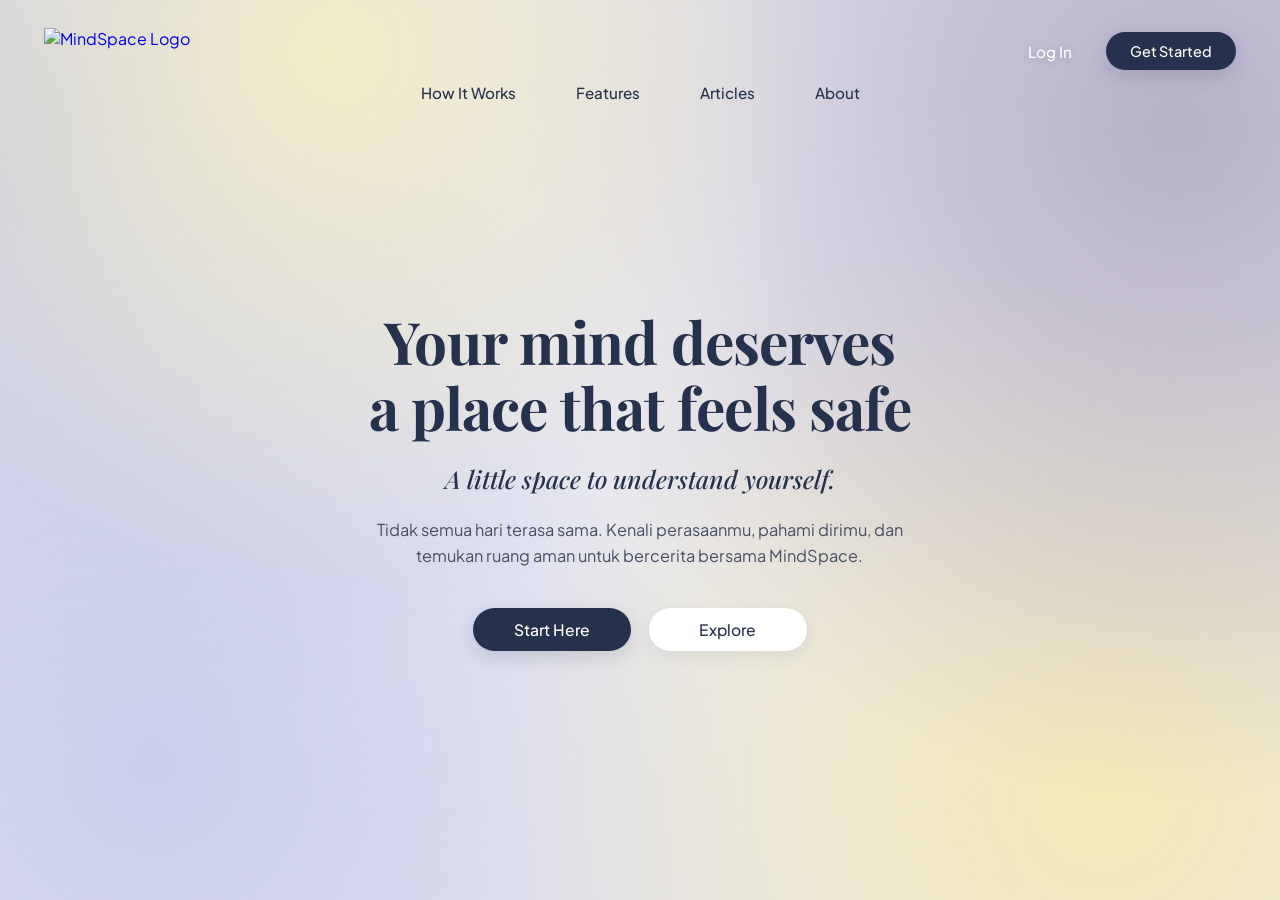
==== index.html @ 78a88e4f "landing page" ====
<!DOCTYPE html>
<html lang="id">
<head>
  <meta charset="UTF-8" />
  <meta name="viewport" content="width=device-width, initial-scale=1.0" />
  <title>MindSpace — A Little Space to Understand Yourself</title>

  <!-- Google Fonts: Playfair Display (Serif) & Plus Jakarta Sans (Sans-serif) -->
  <link rel="preconnect" href="https://fonts.googleapis.com" />
  <link rel="preconnect" href="https://fonts.gstatic.com" crossorigin />
  <link
    href="https://fonts.googleapis.com/css2?family=Playfair+Display:ital,wght@0,600;0,700;1,400;1,500&family=Plus+Jakarta+Sans:wght@400;500;600&display=swap"
    rel="stylesheet"
  />

  <link rel="stylesheet" href="style.css" />
</head>
<body>
  <div class="page-wrapper">
    <!-- Decorative Floating Stars (Pure CSS Animation) -->
    <div class="stars-layer" aria-hidden="true">
      <img
        src="picture/white-stars.png"
        alt=""
        class="star star-1"
      />
      <img
        src="picture/yellow-stars.png"
        alt=""
        class="star star-2"
      />
      <img
        src="picture/yellow-stars.png"
        alt=""
        class="star star-3"
      />
      <img
        src="picture/white-stars.png"
        alt=""
        class="star star-4"
      />
    </div>

    <!-- Header & Navigation -->
    <header class="site-header">
      <div class="header-top">
        <a href="#" class="brand-logo" aria-label="MindSpace Home">
          <img src="picture/logo.png" alt="MindSpace Logo" />
        </a>

        <div class="auth-actions">
          <a href="#login" id="btn-login" class="btn-login">Log In</a>
          <a href="#get-started" id="btn-get-started" class="btn btn-primary btn-sm">
            Get Started
          </a>
        </div>
      </div>

      <nav class="main-nav" aria-label="Navigasi Utama">
        <ul class="nav-list">
          <li><a href="#how-it-works" class="nav-link">How It Works</a></li>
          <li><a href="#features" class="nav-link">Features</a></li>
          <li><a href="#articles" class="nav-link">Articles</a></li>
          <li><a href="#about" class="nav-link">About</a></li>
        </ul>
      </nav>
    </header>

    <!-- Main Hero Section -->
    <main class="hero-section">
      <div class="hero-content">
        <h1 class="hero-title">
          Your mind deserves<br />
          a place that feels safe
        </h1>

        <p class="hero-subtitle">
          A little space to understand yourself.
        </p>

        <p class="hero-description">
          Tidak semua hari terasa sama. Kenali perasaanmu, pahami dirimu,
          dan temukan ruang aman untuk bercerita bersama MindSpace.
        </p>

        <div class="hero-cta">
          <a href="#start" id="btn-start-here" class="btn btn-primary btn-lg">
            Start Here
          </a>
          <a href="#explore" id="btn-explore" class="btn btn-secondary btn-lg">
            Explore
          </a>
        </div>
      </div>
    </main>
  </div>

</body>
</html>
---- style.css ----
/* =========================================
   1. CSS Variables & Reset
   ========================================= */
:root {
  --navy-primary: #26324d;
  --navy-hover: #354468;
  --navy-active: #1b2438;
  --text-body: #474f63;
  --white: #ffffff;

  --font-serif: 'Playfair Display', Georgia, serif;
  --font-sans: 'Plus Jakarta Sans', -apple-system, BlinkMacSystemFont, sans-serif;

  --transition-smooth: all 0.3s cubic-bezier(0.25, 0.8, 0.25, 1);
}

*,
*::before,
*::after {
  box-sizing: border-box;
  margin: 0;
  padding: 0;
}

html {
  scroll-behavior: smooth;
}

body {
  font-family: var(--font-sans);
  color: var(--navy-primary);
  min-height: 100vh;
  overflow-x: hidden;

  background-color: #e6e7f5;
  background-image:
    radial-gradient(circle at 26% 6%, rgba(248, 240, 198, 0.9) 0%, transparent 42%),
    radial-gradient(circle at 92% 14%, rgba(169, 161, 189, 0.78) 0%, transparent 48%),
    radial-gradient(circle at 6% 12%, rgba(193, 197, 224, 0.85) 0%, transparent 45%),
    radial-gradient(circle at 86% 88%, rgba(246, 234, 178, 0.92) 0%, transparent 48%),
    radial-gradient(circle at 12% 85%, rgba(198, 203, 232, 0.85) 0%, transparent 50%),
    radial-gradient(circle at 50% 48%, rgba(238, 239, 250, 0.95) 0%, transparent 65%);
}

.page-wrapper {
  position: relative;
  min-height: 100vh;
  display: flex;
  flex-direction: column;
  overflow: hidden;
}

/* =========================================
   2. Decorative Floating Stars (No JS)
   ========================================= */
.stars-layer {
  position: absolute;
  inset: 0;
  pointer-events: none;
  z-index: 1;
}

.star {
  position: absolute;
  user-select: none;
  will-change: transform;
  filter: drop-shadow(0 4px 12px rgba(255, 255, 255, 0.35));
}

/* Bintang Putih Kiri Atas */
.star-1 {
  top: 21%;
  left: 9.5%;
  width: 44px;
  animation: floatStarA 5.8s ease-in-out infinite;
  animation-delay: -1.2s;
}

/* Bintang Kuning Kiri Bawah */
.star-2 {
  top: 56%;
  left: 8%;
  width: 38px;
  animation: floatStarB 6.6s ease-in-out infinite;
  animation-delay: -3.1s;
}

/* Bintang Kuning Kanan Atas */
.star-3 {
  top: 24%;
  right: 5.5%;
  width: 44px;
  animation: floatStarB 6.2s ease-in-out infinite;
  animation-delay: -0.8s;
}

/* Bintang Putih Kanan Bawah */
.star-4 {
  bottom: 13%;
  right: 13.5%;
  width: 44px;
  animation: floatStarA 5.4s ease-in-out infinite;
  animation-delay: -2.4s;
}

@keyframes floatStarA {
  0%, 100% {
    transform: translateY(0px) rotate(-12deg) scale(1);
  }
  50% {
    transform: translateY(-16px) rotate(-4deg) scale(1.06);
  }
}

@keyframes floatStarB {
  0%, 100% {
    transform: translateY(0px) rotate(10deg) scale(1);
  }
  50% {
    transform: translateY(-14px) rotate(18deg) scale(1.05);
  }
}

/* =========================================
   3. Header & Interactive Navigation
   ========================================= */
.site-header {
  position: relative;
  z-index: 10;
  width: 100%;
  padding: 28px 44px 0;
}

.header-top {
  display: flex;
  align-items: center;
  justify-content: space-between;
}

.brand-logo {
  display: inline-flex;
  align-items: center;
  text-decoration: none;
  transition: var(--transition-smooth);
}

.brand-logo img {
  height: 46px;
  width: auto;
  object-fit: contain;
  display: block;
}

.brand-logo:hover {
  transform: scale(1.04);
  opacity: 0.9;
}

.auth-actions {
  display: flex;
  align-items: center;
  gap: 18px;
}

.btn-login {
  text-decoration: none;
  color: var(--white);
  font-size: 0.95rem;
  font-weight: 500;
  padding: 8px 16px;
  border-radius: 999px;
  text-shadow: 0 1px 6px rgba(38, 50, 77, 0.22);
  transition: var(--transition-smooth);
}

.btn-login:hover,
.btn-login:focus-visible {
  background-color: rgba(255, 255, 255, 0.24);
  color: var(--navy-primary);
  text-shadow: none;
}

/* Center Menu Row */
.main-nav {
  margin-top: 8px;
  display: flex;
  justify-content: center;
}

.nav-list {
  list-style: none;
  display: flex;
  align-items: center;
  gap: 56px;
}

.nav-link {
  position: relative;
  text-decoration: none;
  color: var(--navy-primary);
  font-size: 0.95rem;
  font-weight: 500;
  padding: 6px 2px;
  transition: var(--transition-smooth);
}

/* Garis bawah animasi melebar dari tengah saat hover */
.nav-link::after {
  content: '';
  position: absolute;
  left: 50%;
  bottom: 0;
  width: 0;
  height: 2px;
  background-color: var(--navy-primary);
  border-radius: 2px;
  transform: translateX(-50%);
  transition: width 0.28s ease;
}

.nav-link:hover,
.nav-link:focus-visible {
  color: var(--navy-hover);
  transform: translateY(-1px);
}

.nav-link:hover::after,
.nav-link:focus-visible::after {
  width: 100%;
}

/* =========================================
   4. Hero Section
   ========================================= */
.hero-section {
  position: relative;
  z-index: 5;
  flex: 1;
  display: flex;
  align-items: center;
  justify-content: center;
  text-align: center;
  padding: 36px 24px 80px;
}

.hero-content {
  max-width: 680px;
  margin: 0 auto;
  animation: fadeInUp 0.85s ease-out both;
}

.hero-title {
  font-family: var(--font-serif);
  font-weight: 700;
  font-size: clamp(2.4rem, 4.8vw, 3.65rem);
  line-height: 1.13;
  letter-spacing: -0.015em;
  color: var(--navy-primary);
  margin-bottom: 22px;
}

.hero-subtitle {
  font-family: var(--font-serif);
  font-style: italic;
  font-weight: 500;
  font-size: clamp(1.2rem, 2.2vw, 1.55rem);
  color: var(--navy-primary);
  margin-bottom: 22px;
}

.hero-description {
  font-family: var(--font-sans);
  font-size: clamp(0.92rem, 1.3vw, 1.02rem);
  line-height: 1.65;
  color: var(--text-body);
  max-width: 530px;
  margin: 0 auto 38px;
}

/* =========================================
   5. Interactive Pill Buttons
   ========================================= */
.hero-cta {
  display: flex;
  align-items: center;
  justify-content: center;
  gap: 18px;
  flex-wrap: wrap;
}

.btn {
  display: inline-flex;
  align-items: center;
  justify-content: center;
  text-decoration: none;
  border-radius: 9999px;
  font-family: var(--font-sans);
  font-weight: 500;
  cursor: pointer;
  transition: var(--transition-smooth);
  user-select: none;
}

.btn-sm {
  font-size: 0.9rem;
  padding: 10px 24px;
}

.btn-lg {
  font-size: 0.98rem;
  min-width: 158px;
  padding: 12px 32px;
}

/* Tombol Navy: Get Started & Start Here */
.btn-primary {
  background-color: var(--navy-primary);
  color: var(--white);
  box-shadow: 0 6px 18px rgba(38, 50, 77, 0.16);
}

.btn-primary:hover,
.btn-primary:focus-visible {
  background-color: var(--navy-hover);
  transform: translateY(-3px);
  box-shadow: 0 12px 24px rgba(38, 50, 77, 0.26);
}

.btn-primary:active {
  background-color: var(--navy-active);
  transform: translateY(-1px) scale(0.98);
}

/* Tombol Putih: Explore */
.btn-secondary {
  background-color: var(--white);
  color: var(--navy-primary);
  box-shadow: 0 6px 18px rgba(38, 50, 77, 0.08);
}

.btn-secondary:hover,
.btn-secondary:focus-visible {
  background-color: #fafbff;
  transform: translateY(-3px);
  box-shadow: 0 12px 24px rgba(38, 50, 77, 0.16);
}

.btn-secondary:active {
  transform: translateY(-1px) scale(0.98);
}

/* Animasi Masuk Halaman */
@keyframes fadeInUp {
  from {
    opacity: 0;
    transform: translateY(18px);
  }
  to {
    opacity: 1;
    transform: translateY(0);
  }
}

/* =========================================
   6. Responsive Breakpoints
   ========================================= */
@media (max-width: 768px) {
  .site-header {
    padding: 20px 24px 0;
  }

  .main-nav {
    margin-top: 20px;
  }

  .nav-list {
    gap: 24px;
    flex-wrap: wrap;
    justify-content: center;
  }

  .star-1 {
    top: 17%;
    left: 5%;
    width: 32px;
  }

  .star-2 {
    top: 68%;
    left: 4%;
    width: 28px;
  }

  .star-3 {
    top: 19%;
    right: 5%;
    width: 32px;
  }

  .star-4 {
    bottom: 8%;
    right: 7%;
    width: 32px;
  }
}

@media (max-width: 480px) {
  .brand-logo img {
    height: 38px;
  }

  .auth-actions {
    gap: 10px;
  }

  .btn-sm {
    padding: 8px 18px;
    font-size: 0.85rem;
  }

  .nav-list {
    gap: 16px;
  }

  .nav-link {
    font-size: 0.88rem;
  }

  .btn-lg {
    width: 100%;
    max-width: 240px;
  }
}
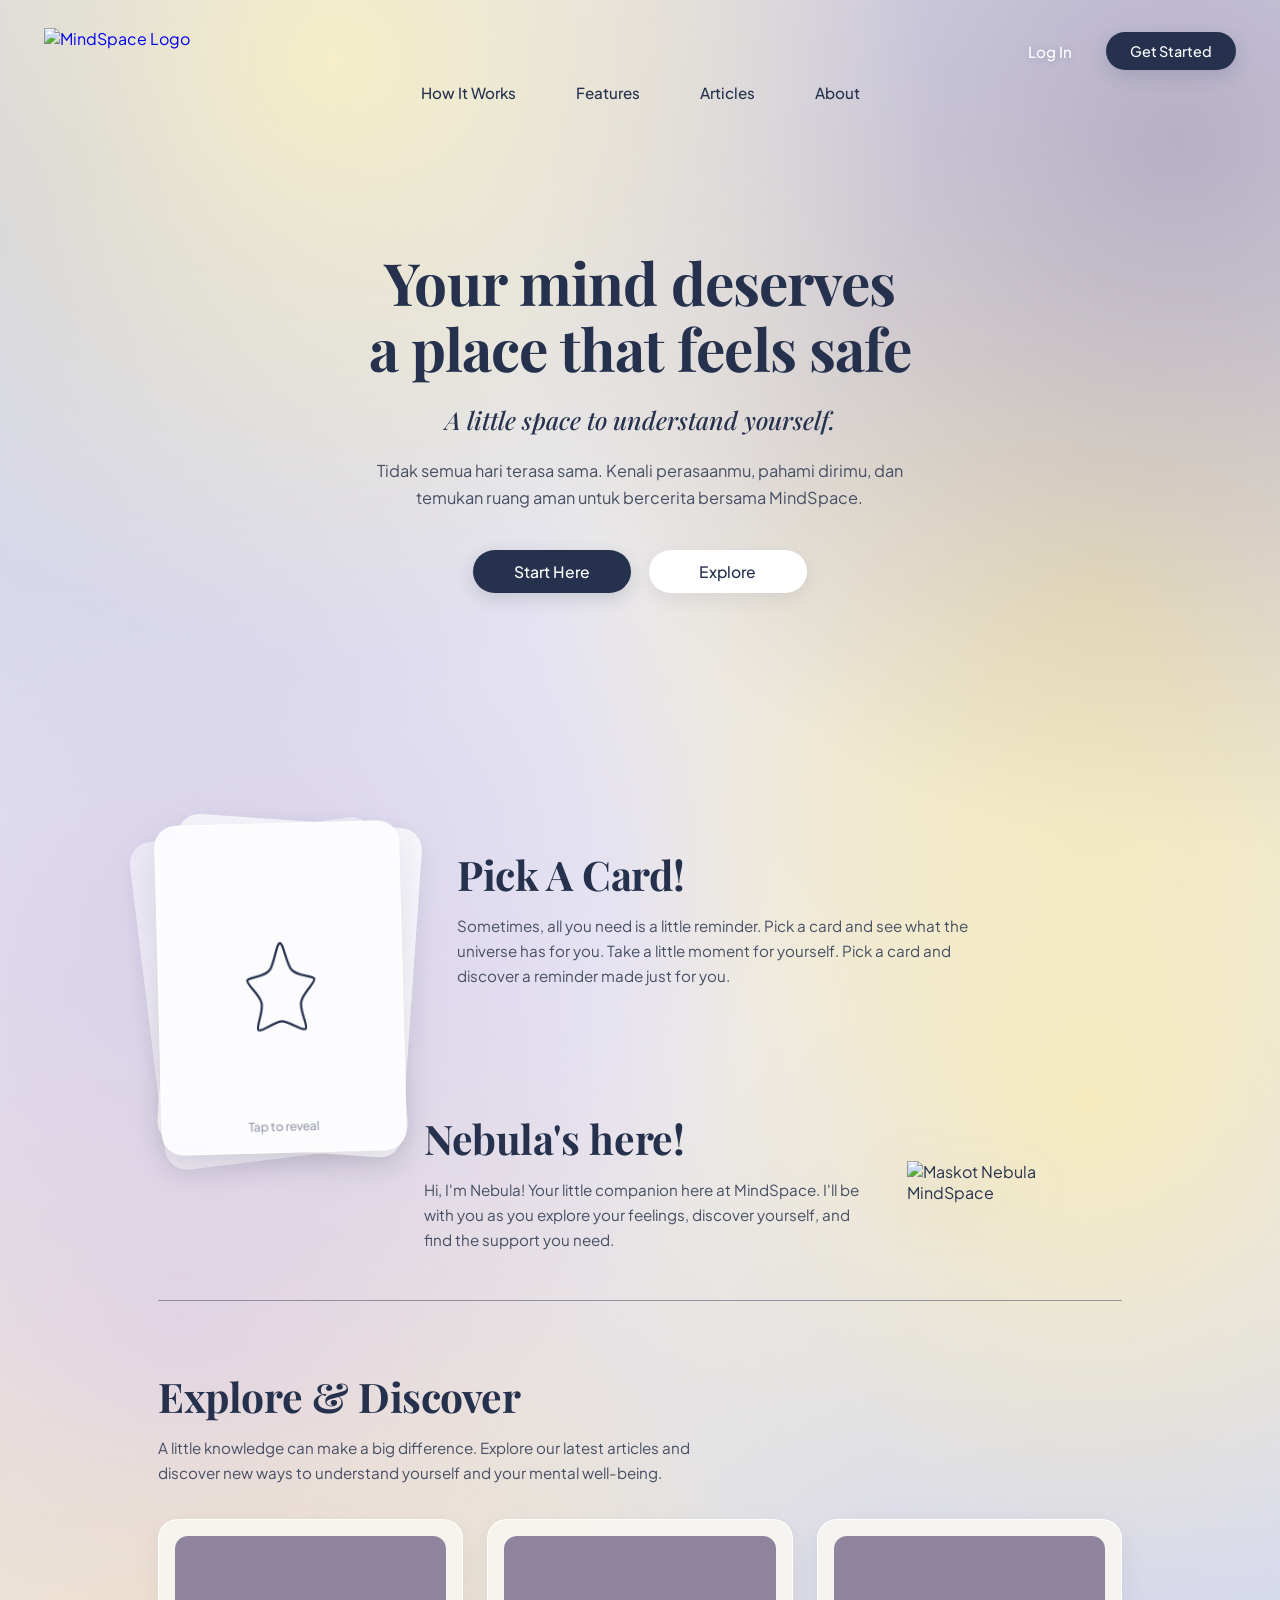
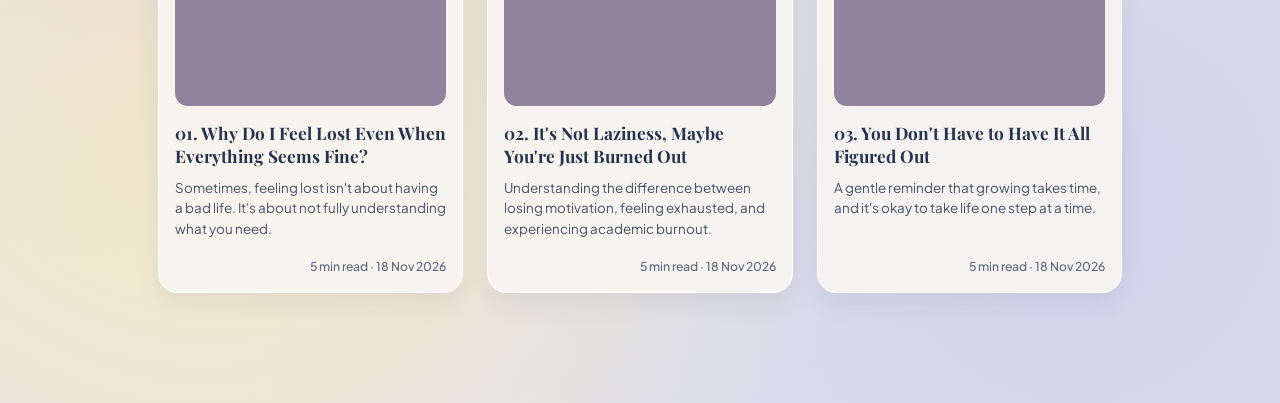
==== commit 4763cddd: "update land page + register" ====
--- a/index.html
+++ b/index.html
@@ -5,7 +5,7 @@
   <meta name="viewport" content="width=device-width, initial-scale=1.0" />
   <title>MindSpace — A Little Space to Understand Yourself</title>
 
-  <!-- Google Fonts: Playfair Display (Serif) & Plus Jakarta Sans (Sans-serif) -->
+  <!-- Google Fonts: Playfair Display & Plus Jakarta Sans -->
   <link rel="preconnect" href="https://fonts.googleapis.com" />
   <link rel="preconnect" href="https://fonts.gstatic.com" crossorigin />
   <link
@@ -17,40 +17,35 @@
 </head>
 <body>
   <div class="page-wrapper">
-    <!-- Decorative Floating Stars (Pure CSS Animation) -->
+    <!-- Decorative Floating Stars Layer (Pure CSS) -->
     <div class="stars-layer" aria-hidden="true">
-      <img
-        src="picture/white-stars.png"
-        alt=""
-        class="star star-1"
-      />
-      <img
-        src="picture/yellow-stars.png"
-        alt=""
-        class="star star-2"
-      />
-      <img
-        src="picture/yellow-stars.png"
-        alt=""
-        class="star star-3"
-      />
-      <img
-        src="picture/white-stars.png"
-        alt=""
-        class="star star-4"
-      />
+      <!-- Hero Stars -->
+      <img src="picture/white-stars.png" alt="" class="star star-1" />
+      <img src="picture/yellow-stars.png" alt="" class="star star-2" />
+      <img src="picture/yellow-stars.png" alt="" class="star star-3" />
+      <img src="picture/white-stars.png" alt="" class="star star-4" />
+
+      <!-- Pick A Card & Nebula Stars -->
+      <img src="picture/yellow-stars.png" alt="" class="star star-5" />
+      <img src="picture/white-stars.png" alt="" class="star star-6" />
+      <img src="picture/white-stars.png" alt="" class="star star-7" />
+
+      <!-- Explore & Discover Star -->
+      <img src="picture/white-stars.png" alt="" class="star star-8" />
     </div>
 
-    <!-- Header & Navigation -->
+    <!-- =========================================
+         HEADER & NAVIGATION
+         ========================================= -->
     <header class="site-header">
       <div class="header-top">
-        <a href="#" class="brand-logo" aria-label="MindSpace Home">
+        <a href="index.html" class="brand-logo" aria-label="MindSpace Home">
           <img src="picture/logo.png" alt="MindSpace Logo" />
         </a>
 
         <div class="auth-actions">
-          <a href="#login" id="btn-login" class="btn-login">Log In</a>
-          <a href="#get-started" id="btn-get-started" class="btn btn-primary btn-sm">
+          <a href="login.html" id="btn-login" class="btn-login">Log In</a>
+          <a href="register.html" id="btn-get-started" class="btn btn-primary btn-sm">
             Get Started
           </a>
         </div>
@@ -58,42 +53,207 @@
 
       <nav class="main-nav" aria-label="Navigasi Utama">
         <ul class="nav-list">
-          <li><a href="#how-it-works" class="nav-link">How It Works</a></li>
-          <li><a href="#features" class="nav-link">Features</a></li>
-          <li><a href="#articles" class="nav-link">Articles</a></li>
+          <li><a href="#pick-a-card" class="nav-link">How It Works</a></li>
+          <li><a href="#nebula-companion" class="nav-link">Features</a></li>
+          <li><a href="#explore-discover" class="nav-link">Articles</a></li>
           <li><a href="#about" class="nav-link">About</a></li>
         </ul>
       </nav>
     </header>
 
-    <!-- Main Hero Section -->
-    <main class="hero-section">
-      <div class="hero-content">
-        <h1 class="hero-title">
-          Your mind deserves<br />
-          a place that feels safe
-        </h1>
-
-        <p class="hero-subtitle">
-          A little space to understand yourself.
-        </p>
-
-        <p class="hero-description">
-          Tidak semua hari terasa sama. Kenali perasaanmu, pahami dirimu,
-          dan temukan ruang aman untuk bercerita bersama MindSpace.
-        </p>
-
-        <div class="hero-cta">
-          <a href="#start" id="btn-start-here" class="btn btn-primary btn-lg">
-            Start Here
-          </a>
-          <a href="#explore" id="btn-explore" class="btn btn-secondary btn-lg">
-            Explore
-          </a>
-        </div>
-      </div>
+    <main>
+      <!-- =========================================
+           SECTION 1: HERO SECTION
+           ========================================= -->
+      <section class="hero-section">
+        <div class="hero-content">
+          <h1 class="hero-title">
+            Your mind deserves<br />
+            a place that feels safe
+          </h1>
+
+          <p class="hero-subtitle">
+            A little space to understand yourself.
+          </p>
+
+          <p class="hero-description">
+            Tidak semua hari terasa sama. Kenali perasaanmu, pahami dirimu,
+            dan temukan ruang aman untuk bercerita bersama MindSpace.
+          </p>
+
+          <div class="hero-cta">
+            <a href="register.html" id="btn-start-here" class="btn btn-primary btn-lg">
+              Start Here
+            </a>
+            <a href="#explore-discover" id="btn-explore" class="btn btn-secondary btn-lg">
+              Explore
+            </a>
+          </div>
+        </div>
+      </section>
+
+      <!-- =========================================
+           SECTION 2: PICK A CARD & NEBULA'S HERE
+           ========================================= -->
+      <section id="pick-a-card" class="companion-section">
+        <div class="container">
+          <!-- Row 1: Card Deck + Pick A Card Text -->
+          <div class="pick-card-row">
+            <!-- Interactive Pure CSS Card Stack (Klik atau Hover) -->
+            <div class="card-deck-wrapper">
+              <input
+                type="checkbox"
+                id="toggle-card-flip"
+                class="card-toggle-input"
+                aria-label="Balik kartu pengingat hari ini"
+              />
+              <label for="toggle-card-flip" class="card-deck" title="Klik untuk membuka kartu pesanmu">
+                <span class="deck-card deck-back-2" aria-hidden="true"></span>
+                <span class="deck-card deck-back-1" aria-hidden="true"></span>
+
+                <span class="deck-card deck-front">
+                  <!-- Sisi Depan: Simbol Bintang Mengambang -->
+                  <span class="card-face card-front-face">
+                    <svg
+                      class="floating-star-symbol"
+                      viewBox="0 0 120 120"
+                      fill="none"
+                      xmlns="http://www.w3.org/2000/svg"
+                      aria-hidden="true"
+                    >
+                      <path
+                        d="M60 12C63.2 12 65.8 29.5 70.5 38.8C75.2 48.1 93.5 47.2 95.8 50.8C98.1 54.4 83.2 65.6 81.2 75.5C79.2 85.4 88.5 101.8 85.2 104.5C81.9 107.2 67.8 95.8 60 95.8C52.2 95.8 38.1 107.2 34.8 104.5C31.5 101.8 40.8 85.4 38.8 75.5C36.8 65.6 21.9 54.4 24.2 50.8C26.5 47.2 44.8 48.1 49.5 38.8C54.2 29.5 56.8 12 60 12Z"
+                        stroke="#26324d"
+                        stroke-width="2.4"
+                        stroke-linejoin="round"
+                      />
+                    </svg>
+                    <span class="card-tap-hint">Tap to reveal</span>
+                  </span>
+
+                  <!-- Sisi Belakang: Pesan Pengingat Harian (Pure CSS Flip) -->
+                  <span class="card-face card-back-face">
+                    <span class="card-quote-tag">Daily Reminder</span>
+                    <p class="card-quote-text">
+                      “Pelan-pelan saja. Kamu tidak harus menyelesaikan semuanya hari ini untuk tetap berarti.”
+                    </p>
+                    <span class="card-tap-hint">Tap to close</span>
+                  </span>
+                </span>
+              </label>
+            </div>
+
+            <!-- Pick A Card Description -->
+            <div class="pick-card-info">
+              <h2 class="section-heading">Pick A Card!</h2>
+              <p class="section-text">
+                Sometimes, all you need is a little reminder. Pick a card and see what the universe has for you.
+                Take a little moment for yourself. Pick a card and discover a reminder made just for you.
+              </p>
+            </div>
+          </div>
+
+          <!-- Row 2: Nebula's Here + Floating Mascot -->
+          <div id="nebula-companion" class="nebula-row">
+            <div class="nebula-info">
+              <h2 class="section-heading">Nebula's here!</h2>
+              <p class="section-text">
+                Hi, I'm Nebula! Your little companion here at MindSpace.
+                I'll be with you as you explore your feelings, discover yourself, and find the support you need.
+              </p>
+            </div>
+
+            <div class="nebula-mascot-box">
+              <div class="nebula-speech-bubble" aria-hidden="true">
+                Hi! Aku Nebula ✨
+              </div>
+              <img
+                src="picture/nebula.png"
+                alt="Maskot Nebula MindSpace"
+                class="nebula-mascot"
+              />
+            </div>
+          </div>
+
+          <!-- Horizontal Divider -->
+          <hr class="section-divider" />
+        </div>
+      </section>
+
+      <!-- =========================================
+           SECTION 3: EXPLORE & DISCOVER (ARTICLES)
+           ========================================= -->
+      <section id="explore-discover" class="articles-section">
+        <div class="container">
+          <div class="articles-header">
+            <h2 class="section-heading">Explore &amp; Discover</h2>
+            <p class="section-text">
+              A little knowledge can make a big difference. Explore our latest articles and
+              discover new ways to understand yourself and your mental well-being.
+            </p>
+          </div>
+
+          <div class="articles-grid">
+            <!-- Article Card 01 -->
+            <article class="article-card">
+              <a href="#article-01" class="article-card-link">
+                <div class="article-thumb" aria-hidden="true"></div>
+                <div class="article-body">
+                  <h3 class="article-title">
+                    01. Why Do I Feel Lost Even When Everything Seems Fine?
+                  </h3>
+                  <p class="article-excerpt">
+                    Sometimes, feeling lost isn't about having a bad life. It's about not fully understanding what you need.
+                  </p>
+                  <div class="article-meta">
+                    <span>5 min read &middot; 18 Nov 2026</span>
+                  </div>
+                </div>
+              </a>
+            </article>
+
+            <!-- Article Card 02 -->
+            <article class="article-card">
+              <a href="#article-02" class="article-card-link">
+                <div class="article-thumb" aria-hidden="true"></div>
+                <div class="article-body">
+                  <h3 class="article-title">
+                    02. It's Not Laziness, Maybe You're Just Burned Out
+                  </h3>
+                  <p class="article-excerpt">
+                    Understanding the difference between losing motivation, feeling exhausted, and experiencing academic burnout.
+                  </p>
+                  <div class="article-meta">
+                    <span>5 min read &middot; 18 Nov 2026</span>
+                  </div>
+                </div>
+              </a>
+            </article>
+
+            <!-- Article Card 03 -->
+            <article class="article-card">
+              <a href="#article-03" class="article-card-link">
+                <div class="article-thumb" aria-hidden="true"></div>
+                <div class="article-body">
+                  <h3 class="article-title">
+                    03. You Don't Have to Have It All Figured Out
+                  </h3>
+                  <p class="article-excerpt">
+                    A gentle reminder that growing takes time, and it's okay to take life one step at a time.
+                  </p>
+                  <div class="article-meta">
+                    <span>5 min read &middot; 18 Nov 2026</span>
+                  </div>
+                </div>
+              </a>
+            </article>
+          </div>
+        </div>
+      </section>
     </main>
   </div>
 
+  <!-- File JS terpisah jika ingin ditambahkan temanmu nanti -->
+  <!-- <script src="script.js"></script> -->
 </body>
 </html>
--- a/style.css
+++ b/style.css
@@ -6,12 +6,15 @@
   --navy-hover: #354468;
   --navy-active: #1b2438;
   --text-body: #474f63;
+  --text-muted: #5f677a;
   --white: #ffffff;
+  --card-surface: rgba(248, 246, 241, 0.92);
+  --thumb-placeholder: #8e849d;
 
   --font-serif: 'Playfair Display', Georgia, serif;
   --font-sans: 'Plus Jakarta Sans', -apple-system, BlinkMacSystemFont, sans-serif;
 
-  --transition-smooth: all 0.3s cubic-bezier(0.25, 0.8, 0.25, 1);
+  --transition-smooth: all 0.32s cubic-bezier(0.25, 0.8, 0.25, 1);
 }
 
 *,
@@ -32,14 +35,22 @@
   min-height: 100vh;
   overflow-x: hidden;
 
-  background-color: #e6e7f5;
+  /* Continuous Pastel Mesh Background dari Hero hingga Explore & Discover */
+  background-color: #e4e4f2;
   background-image:
-    radial-gradient(circle at 26% 6%, rgba(248, 240, 198, 0.9) 0%, transparent 42%),
-    radial-gradient(circle at 92% 14%, rgba(169, 161, 189, 0.78) 0%, transparent 48%),
-    radial-gradient(circle at 6% 12%, rgba(193, 197, 224, 0.85) 0%, transparent 45%),
-    radial-gradient(circle at 86% 88%, rgba(246, 234, 178, 0.92) 0%, transparent 48%),
-    radial-gradient(circle at 12% 85%, rgba(198, 203, 232, 0.85) 0%, transparent 50%),
-    radial-gradient(circle at 50% 48%, rgba(238, 239, 250, 0.95) 0%, transparent 65%);
+    /* Hero Top Pastel */
+    radial-gradient(circle at 26% 3%, rgba(248, 240, 198, 0.92) 0%, transparent 28%),
+    radial-gradient(circle at 92% 7%, rgba(169, 161, 189, 0.78) 0%, transparent 32%),
+    radial-gradient(circle at 6% 8%, rgba(193, 197, 224, 0.85) 0%, transparent 30%),
+    radial-gradient(circle at 86% 30%, rgba(246, 234, 178, 0.92) 0%, transparent 32%),
+    /* Pick A Card & Nebula Pastel */
+    radial-gradient(circle at 18% 46%, rgba(215, 207, 233, 0.9) 0%, transparent 36%),
+    radial-gradient(circle at 85% 55%, rgba(247, 236, 188, 0.92) 0%, transparent 34%),
+    radial-gradient(circle at 14% 66%, rgba(226, 211, 228, 0.85) 0%, transparent 32%),
+    /* Explore & Discover Pastel */
+    radial-gradient(circle at 16% 82%, rgba(247, 236, 186, 0.94) 0%, transparent 36%),
+    radial-gradient(circle at 84% 90%, rgba(206, 210, 234, 0.9) 0%, transparent 40%),
+    radial-gradient(circle at 50% 50%, rgba(236, 235, 247, 0.92) 0%, transparent 75%);
 }
 
 .page-wrapper {
@@ -50,8 +61,15 @@
   overflow: hidden;
 }
 
+.container {
+  width: 100%;
+  max-width: 1020px;
+  margin: 0 auto;
+  padding: 0 28px;
+}
+
 /* =========================================
-   2. Decorative Floating Stars (No JS)
+   2. Decorative Floating Stars (Pure CSS)
    ========================================= */
 .stars-layer {
   position: absolute;
@@ -67,40 +85,71 @@
   filter: drop-shadow(0 4px 12px rgba(255, 255, 255, 0.35));
 }
 
-/* Bintang Putih Kiri Atas */
+/* Hero Stars */
 .star-1 {
-  top: 21%;
+  top: 7.5%;
   left: 9.5%;
-  width: 44px;
+  width: 42px;
   animation: floatStarA 5.8s ease-in-out infinite;
   animation-delay: -1.2s;
 }
 
-/* Bintang Kuning Kiri Bawah */
 .star-2 {
-  top: 56%;
+  top: 19%;
   left: 8%;
-  width: 38px;
+  width: 36px;
   animation: floatStarB 6.6s ease-in-out infinite;
   animation-delay: -3.1s;
 }
 
-/* Bintang Kuning Kanan Atas */
 .star-3 {
-  top: 24%;
+  top: 8.5%;
   right: 5.5%;
-  width: 44px;
+  width: 42px;
   animation: floatStarB 6.2s ease-in-out infinite;
   animation-delay: -0.8s;
 }
 
-/* Bintang Putih Kanan Bawah */
 .star-4 {
-  bottom: 13%;
+  top: 25.5%;
   right: 13.5%;
-  width: 44px;
+  width: 42px;
   animation: floatStarA 5.4s ease-in-out infinite;
   animation-delay: -2.4s;
+}
+
+/* Section 2 Stars */
+.star-5 {
+  top: 35%;
+  left: 4.5%;
+  width: 36px;
+  animation: floatStarB 6.4s ease-in-out infinite;
+  animation-delay: -1.7s;
+}
+
+.star-6 {
+  top: 38.5%;
+  right: 19%;
+  width: 38px;
+  animation: floatStarA 5.9s ease-in-out infinite;
+  animation-delay: -2.8s;
+}
+
+.star-7 {
+  top: 59.5%;
+  left: 4.8%;
+  width: 38px;
+  animation: floatStarA 6.1s ease-in-out infinite;
+  animation-delay: -0.5s;
+}
+
+/* Section 3 Star */
+.star-8 {
+  bottom: 3.5%;
+  left: 14%;
+  width: 38px;
+  animation: floatStarB 5.7s ease-in-out infinite;
+  animation-delay: -2.1s;
 }
 
 @keyframes floatStarA {
@@ -108,7 +157,7 @@
     transform: translateY(0px) rotate(-12deg) scale(1);
   }
   50% {
-    transform: translateY(-16px) rotate(-4deg) scale(1.06);
+    transform: translateY(-15px) rotate(-4deg) scale(1.06);
   }
 }
 
@@ -117,12 +166,12 @@
     transform: translateY(0px) rotate(10deg) scale(1);
   }
   50% {
-    transform: translateY(-14px) rotate(18deg) scale(1.05);
+    transform: translateY(-13px) rotate(18deg) scale(1.05);
   }
 }
 
 /* =========================================
-   3. Header & Interactive Navigation
+   3. Header & Navigation
    ========================================= */
 .site-header {
   position: relative;
@@ -153,7 +202,6 @@
 
 .brand-logo:hover {
   transform: scale(1.04);
-  opacity: 0.9;
 }
 
 .auth-actions {
@@ -169,18 +217,17 @@
   font-weight: 500;
   padding: 8px 16px;
   border-radius: 999px;
-  text-shadow: 0 1px 6px rgba(38, 50, 77, 0.22);
+  text-shadow: 0 1px 6px rgba(38, 50, 77, 0.24);
   transition: var(--transition-smooth);
 }
 
 .btn-login:hover,
 .btn-login:focus-visible {
-  background-color: rgba(255, 255, 255, 0.24);
+  background-color: rgba(255, 255, 255, 0.28);
   color: var(--navy-primary);
   text-shadow: none;
 }
 
-/* Center Menu Row */
 .main-nav {
   margin-top: 8px;
   display: flex;
@@ -204,7 +251,6 @@
   transition: var(--transition-smooth);
 }
 
-/* Garis bawah animasi melebar dari tengah saat hover */
 .nav-link::after {
   content: '';
   position: absolute;
@@ -235,12 +281,12 @@
 .hero-section {
   position: relative;
   z-index: 5;
-  flex: 1;
+  min-height: 76vh;
   display: flex;
   align-items: center;
   justify-content: center;
   text-align: center;
-  padding: 36px 24px 80px;
+  padding: 48px 24px 96px;
 }
 
 .hero-content {
@@ -269,7 +315,6 @@
 }
 
 .hero-description {
-  font-family: var(--font-sans);
   font-size: clamp(0.92rem, 1.3vw, 1.02rem);
   line-height: 1.65;
   color: var(--text-body);
@@ -277,9 +322,7 @@
   margin: 0 auto 38px;
 }
 
-/* =========================================
-   5. Interactive Pill Buttons
-   ========================================= */
+/* Buttons */
 .hero-cta {
   display: flex;
   align-items: center;
@@ -294,7 +337,6 @@
   justify-content: center;
   text-decoration: none;
   border-radius: 9999px;
-  font-family: var(--font-sans);
   font-weight: 500;
   cursor: pointer;
   transition: var(--transition-smooth);
@@ -312,7 +354,6 @@
   padding: 12px 32px;
 }
 
-/* Tombol Navy: Get Started & Start Here */
 .btn-primary {
   background-color: var(--navy-primary);
   color: var(--white);
@@ -326,12 +367,6 @@
   box-shadow: 0 12px 24px rgba(38, 50, 77, 0.26);
 }
 
-.btn-primary:active {
-  background-color: var(--navy-active);
-  transform: translateY(-1px) scale(0.98);
-}
-
-/* Tombol Putih: Explore */
 .btn-secondary {
   background-color: var(--white);
   color: var(--navy-primary);
@@ -345,11 +380,369 @@
   box-shadow: 0 12px 24px rgba(38, 50, 77, 0.16);
 }
 
-.btn-secondary:active {
-  transform: translateY(-1px) scale(0.98);
-}
-
-/* Animasi Masuk Halaman */
+/* =========================================
+   5. Pick A Card & Nebula's Here Section
+   ========================================= */
+.companion-section {
+  position: relative;
+  z-index: 5;
+  padding: 36px 0 24px;
+}
+
+.section-heading {
+  font-family: var(--font-serif);
+  font-weight: 700;
+  font-size: clamp(1.9rem, 3.4vw, 2.55rem);
+  color: var(--navy-primary);
+  margin-bottom: 12px;
+  letter-spacing: -0.01em;
+}
+
+.section-text {
+  font-size: 0.95rem;
+  line-height: 1.65;
+  color: var(--text-body);
+}
+
+/* Row 1: Card Deck + Pick A Card Text */
+.pick-card-row {
+  display: flex;
+  align-items: flex-start;
+  gap: 54px;
+}
+
+/* Interactive Pure CSS Card Stack */
+.card-deck-wrapper {
+  position: relative;
+  flex-shrink: 0;
+  width: 245px;
+  height: 330px;
+  perspective: 1100px;
+}
+
+.card-toggle-input {
+  position: absolute;
+  opacity: 0;
+  pointer-events: none;
+}
+
+.card-deck {
+  position: relative;
+  display: block;
+  width: 100%;
+  height: 100%;
+  cursor: pointer;
+}
+
+.deck-card {
+  position: absolute;
+  inset: 0;
+  border-radius: 22px;
+  transition: transform 0.55s cubic-bezier(0.22, 1, 0.36, 1), box-shadow 0.4s ease;
+}
+
+.deck-back-2 {
+  background: rgba(255, 255, 255, 0.48);
+  transform: rotate(-7deg) translate(-12px, 4px);
+  box-shadow: 0 8px 20px rgba(38, 50, 77, 0.05);
+}
+
+.deck-back-1 {
+  background: rgba(255, 255, 255, 0.72);
+  transform: rotate(4deg) translate(9px, -3px);
+  box-shadow: 0 10px 24px rgba(38, 50, 77, 0.07);
+}
+
+/* Kartu Depan 3D Flip */
+.deck-front {
+  transform-style: preserve-3d;
+  transform: rotate(-1.5deg);
+}
+
+.card-face {
+  position: absolute;
+  inset: 0;
+  border-radius: 22px;
+  backface-visibility: hidden;
+  -webkit-backface-visibility: hidden;
+  display: flex;
+  flex-direction: column;
+  align-items: center;
+  justify-content: center;
+  padding: 24px;
+  background: rgba(252, 252, 255, 0.96);
+  box-shadow: 0 14px 32px rgba(38, 50, 77, 0.1);
+  border: 1px solid rgba(255, 255, 255, 0.9);
+}
+
+.card-back-face {
+  transform: rotateY(180deg);
+  background: linear-gradient(145deg, #ffffff 0%, #f5f1ff 100%);
+  text-align: center;
+}
+
+/* Simbol Bintang Mengambang di Dalam Kartu */
+.floating-star-symbol {
+  width: 112px;
+  height: 112px;
+  animation: floatSymbol 4.4s ease-in-out infinite;
+  transition: transform 0.35s ease, filter 0.35s ease;
+}
+
+@keyframes floatSymbol {
+  0%, 100% {
+    transform: translateY(0px) rotate(-3deg) scale(1);
+  }
+  50% {
+    transform: translateY(-10px) rotate(4deg) scale(1.05);
+  }
+}
+
+.card-tap-hint {
+  position: absolute;
+  bottom: 18px;
+  font-size: 0.76rem;
+  font-weight: 500;
+  color: var(--text-muted);
+  opacity: 0.65;
+  transition: opacity 0.3s ease, transform 0.3s ease;
+}
+
+.card-quote-tag {
+  font-size: 0.74rem;
+  font-weight: 600;
+  letter-spacing: 0.06em;
+  text-transform: uppercase;
+  color: #7c7296;
+  margin-bottom: 12px;
+}
+
+.card-quote-text {
+  font-family: var(--font-serif);
+  font-style: italic;
+  font-size: 1.02rem;
+  line-height: 1.55;
+  color: var(--navy-primary);
+}
+
+/* Hover Interactivity pada Tumpukan Kartu */
+.card-deck:hover .deck-back-2 {
+  transform: rotate(-12deg) translate(-22px, 6px);
+}
+
+.card-deck:hover .deck-back-1 {
+  transform: rotate(8deg) translate(18px, -6px);
+}
+
+.card-deck:hover .deck-front {
+  transform: translateY(-8px) rotate(0deg);
+}
+
+.card-deck:hover .floating-star-symbol {
+  filter: drop-shadow(0 6px 14px rgba(245, 214, 102, 0.55));
+}
+
+.card-deck:hover .card-tap-hint {
+  opacity: 1;
+  transform: translateY(-2px);
+}
+
+/* State Terbalik Saat Kartu Diklik (Pure CSS Checkbox) */
+.card-toggle-input:checked + .card-deck .deck-front {
+  transform: translateY(-8px) rotateY(180deg);
+}
+
+.pick-card-info {
+  max-width: 540px;
+  padding-top: 24px;
+}
+
+/* Row 2: Nebula's Here + Maskot Mengambang */
+.nebula-row {
+  display: flex;
+  align-items: center;
+  justify-content: flex-end;
+  gap: 28px;
+  margin-top: -42px;
+  padding-bottom: 36px;
+}
+
+.nebula-info {
+  max-width: 455px;
+  text-align: left;
+}
+
+.nebula-mascot-box {
+  position: relative;
+  flex-shrink: 0;
+  width: 215px;
+  display: flex;
+  align-items: center;
+  justify-content: center;
+  cursor: pointer;
+}
+
+.nebula-mascot {
+  width: 100%;
+  height: auto;
+  display: block;
+  user-select: none;
+  will-change: transform;
+  filter: drop-shadow(0 14px 24px rgba(173, 154, 112, 0.25));
+  animation: floatNebula 4.8s ease-in-out infinite;
+  transition: filter 0.35s ease;
+}
+
+@keyframes floatNebula {
+  0%, 100% {
+    transform: translateY(0px) rotate(-6deg);
+  }
+  50% {
+    transform: translateY(-16px) rotate(3deg);
+  }
+}
+
+/* Speech Bubble Interaktif Saat Maskot Di-hover */
+.nebula-speech-bubble {
+  position: absolute;
+  top: -18px;
+  left: -12px;
+  background: var(--white);
+  color: var(--navy-primary);
+  font-size: 0.8rem;
+  font-weight: 600;
+  padding: 7px 14px;
+  border-radius: 999px;
+  box-shadow: 0 8px 20px rgba(38, 50, 77, 0.14);
+  opacity: 0;
+  transform: translateY(8px) scale(0.92);
+  pointer-events: none;
+  transition: var(--transition-smooth);
+  white-space: nowrap;
+  z-index: 3;
+}
+
+.nebula-mascot-box:hover .nebula-mascot {
+  animation: wiggleNebula 0.9s ease-in-out infinite;
+  filter: drop-shadow(0 18px 30px rgba(240, 206, 98, 0.45));
+}
+
+.nebula-mascot-box:hover .nebula-speech-bubble {
+  opacity: 1;
+  transform: translateY(0) scale(1);
+}
+
+@keyframes wiggleNebula {
+  0%, 100% {
+    transform: translateY(-10px) rotate(-8deg) scale(1.06);
+  }
+  50% {
+    transform: translateY(-16px) rotate(8deg) scale(1.08);
+  }
+}
+
+.section-divider {
+  border: none;
+  height: 1px;
+  background-color: rgba(38, 50, 77, 0.45);
+  margin-top: 12px;
+}
+
+/* =========================================
+   6. Explore & Discover (Articles Section)
+   ========================================= */
+.articles-section {
+  position: relative;
+  z-index: 5;
+  padding: 44px 0 110px;
+}
+
+.articles-header {
+  max-width: 560px;
+  margin-bottom: 34px;
+}
+
+.articles-grid {
+  display: grid;
+  grid-template-columns: repeat(3, 1fr);
+  gap: 24px;
+}
+
+.article-card {
+  background: var(--card-surface);
+  border-radius: 20px;
+  border: 1px solid rgba(255, 255, 255, 0.85);
+  box-shadow: 0 10px 26px rgba(38, 50, 77, 0.08);
+  transition: var(--transition-smooth);
+  overflow: hidden;
+}
+
+.article-card:hover,
+.article-card:focus-within {
+  transform: translateY(-8px);
+  box-shadow: 0 18px 36px rgba(38, 50, 77, 0.15);
+  background: #ffffff;
+}
+
+.article-card-link {
+  display: flex;
+  flex-direction: column;
+  height: 100%;
+  padding: 16px 16px 18px;
+  text-decoration: none;
+  color: inherit;
+}
+
+.article-thumb {
+  width: 100%;
+  aspect-ratio: 16 / 10;
+  border-radius: 13px;
+  background-color: var(--thumb-placeholder);
+  margin-bottom: 16px;
+  transition: transform 0.35s ease, filter 0.35s ease;
+}
+
+.article-card:hover .article-thumb {
+  transform: scale(1.02);
+  filter: brightness(1.05);
+}
+
+.article-body {
+  display: flex;
+  flex-direction: column;
+  flex: 1;
+}
+
+.article-title {
+  font-family: var(--font-serif);
+  font-weight: 700;
+  font-size: 1.08rem;
+  line-height: 1.32;
+  color: var(--navy-primary);
+  margin-bottom: 10px;
+  transition: color 0.25s ease;
+}
+
+.article-card:hover .article-title {
+  color: var(--navy-hover);
+}
+
+.article-excerpt {
+  font-size: 0.84rem;
+  line-height: 1.55;
+  color: var(--text-body);
+  margin-bottom: 18px;
+  flex: 1;
+}
+
+.article-meta {
+  text-align: right;
+  font-size: 0.76rem;
+  font-weight: 500;
+  color: var(--text-muted);
+}
+
+/* Animasi Masuk */
 @keyframes fadeInUp {
   from {
     opacity: 0;
@@ -362,68 +755,63 @@
 }
 
 /* =========================================
-   6. Responsive Breakpoints
+   7. Responsive Breakpoints
    ========================================= */
-@media (max-width: 768px) {
+@media (max-width: 900px) {
+  .pick-card-row {
+    flex-direction: column;
+    align-items: center;
+    text-align: center;
+    gap: 28px;
+  }
+
+  .pick-card-info {
+    padding-top: 0;
+  }
+
+  .nebula-row {
+    flex-direction: column-reverse;
+    align-items: center;
+    text-align: center;
+    margin-top: 36px;
+    gap: 16px;
+  }
+
+  .nebula-info {
+    text-align: center;
+  }
+
+  .articles-grid {
+    grid-template-columns: repeat(2, 1fr);
+  }
+}
+
+@media (max-width: 640px) {
   .site-header {
     padding: 20px 24px 0;
   }
 
   .main-nav {
-    margin-top: 20px;
+    margin-top: 18px;
   }
 
   .nav-list {
-    gap: 24px;
+    gap: 20px;
     flex-wrap: wrap;
     justify-content: center;
   }
 
-  .star-1 {
-    top: 17%;
-    left: 5%;
-    width: 32px;
-  }
-
-  .star-2 {
-    top: 68%;
-    left: 4%;
-    width: 28px;
-  }
-
-  .star-3 {
-    top: 19%;
-    right: 5%;
-    width: 32px;
-  }
-
-  .star-4 {
-    bottom: 8%;
-    right: 7%;
-    width: 32px;
-  }
-}
-
-@media (max-width: 480px) {
-  .brand-logo img {
-    height: 38px;
-  }
-
-  .auth-actions {
-    gap: 10px;
-  }
-
-  .btn-sm {
-    padding: 8px 18px;
-    font-size: 0.85rem;
-  }
-
-  .nav-list {
-    gap: 16px;
-  }
-
-  .nav-link {
-    font-size: 0.88rem;
+  .card-deck-wrapper {
+    width: 215px;
+    height: 290px;
+  }
+
+  .nebula-mascot-box {
+    width: 180px;
+  }
+
+  .articles-grid {
+    grid-template-columns: 1fr;
   }
 
   .btn-lg {
